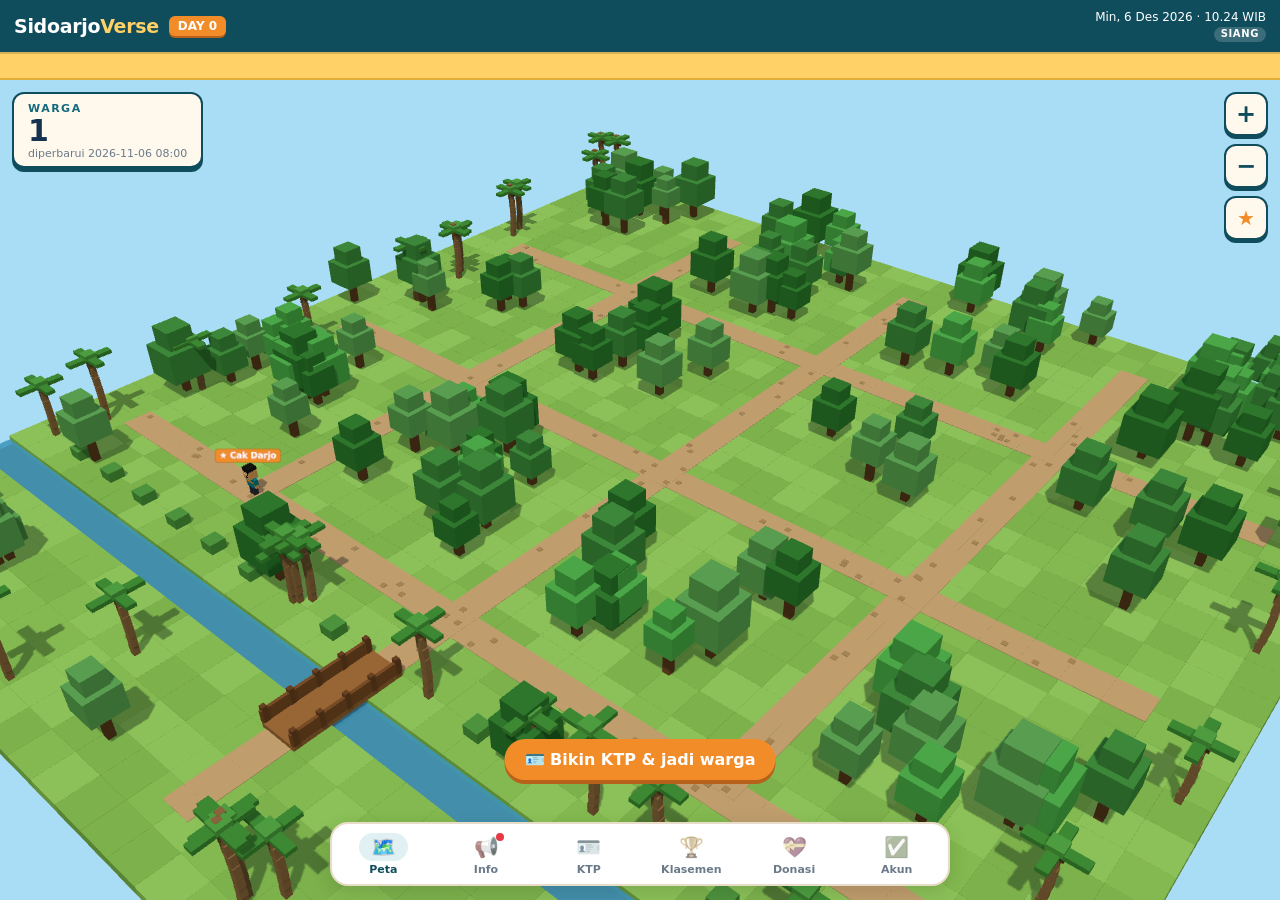
==== index.html @ f567a107 "SidoarjoVerse: peta kota 3D, KTP warga, klasemen kecamatan, donasi, panel admin, skema Supabase Co-A" ====
<!doctype html>
<html lang="id">
<head>
<meta charset="utf-8">
<meta name="viewport" content="width=device-width, initial-scale=1, viewport-fit=cover">
<title>SidoarjoVerse — Kota Delta yang dibangun dari komen kamu</title>
<meta name="description" content="Peta live SidoarjoVerse: kota 3D yang dibangun dari komentar netizen. Follow = jadi warga.">
<meta name="theme-color" content="#0f4c5c">
<meta property="og:title" content="SidoarjoVerse">
<meta property="og:description" content="Kota Delta yang dibangun dari komen kamu. Follow = jadi warga.">
<link rel="icon" href="icon.svg" type="image/svg+xml">
<link rel="manifest" href="site.webmanifest">
<link rel="stylesheet" href="css/style.css">
<script type="importmap">{ "imports": { "three": "./vendor/three.module.js" } }</script>
</head>
<body>
<header class="top">
  <div class="brand">
    <span class="logo">Sidoarjo<b>Verse</b></span>
    <span class="day" id="dayBadge">DAY –</span>
  </div>
  <div class="clock"><span id="clock">memuat…</span><span class="phase" id="phase">–</span></div>
</header>
<div class="ticker" aria-label="Berita kota"><div class="ticker-track" id="ticker"></div></div>

<main class="stage">
  <section id="view-peta" class="view active" aria-label="Peta kota">
    <canvas id="map" aria-label="Peta 3D SidoarjoVerse"></canvas>
    <div class="warga-card">
      <div class="lbl">WARGA</div>
      <div class="num" id="warga">0</div>
      <div class="upd" id="wargaUpd"></div>
    </div>
    <div class="zoom">
      <button type="button" id="zin" aria-label="Perbesar">+</button>
      <button type="button" id="zout" aria-label="Perkecil">−</button>
      <button type="button" id="cariCak" aria-label="Cari Cak Darjo" title="Cari Cak Darjo">★</button>
    </div>
    <button type="button" class="cta" id="ctaKtp">🪪 Bikin KTP &amp; jadi warga</button>
    <div id="hint" class="hint">Geser untuk keliling · 2 jari untuk zoom &amp; putar · ketuk bangunan atau warga</div>
    <div id="card" class="card" hidden role="dialog">
      <button type="button" class="card-x" id="cardX" aria-label="Tutup">×</button>
      <div id="cardBody"></div>
    </div>
    <div id="loading" class="loading"><div class="spin"></div>Menyiapkan kota…</div>
  </section>

  <section id="view-info" class="view panel" aria-label="Info kota">
    <h2>Pusat Informasi Kota</h2>
    <p class="sub">Pengumuman resmi dari Cak Darjo.</p>
    <div id="infoList"></div>
    <h3 class="sec">Riwayat Pembangunan</h3>
    <p class="sub">Semua yang sudah dibangun warga, dari yang terbaru.</p>
    <div id="riwayat"></div>
  </section>

  <section id="view-ktp" class="view panel" aria-label="KTP warga"><div id="ktpView"></div></section>

  <section id="view-klasemen" class="view panel" aria-label="Klasemen kecamatan">
    <h2>Klasemen Kecamatan</h2>
    <p class="sub">18 kecamatan Sidoarjo berebut warga terbanyak. Kecamatanmu nomor berapa?</p>
    <div id="klasemen"></div>
    <h3 class="sec">Cari Warga</h3>
    <input type="search" id="cariNama" class="inp" placeholder="Ketik nama warga…" autocomplete="off">
    <div id="hasilCari"></div>
  </section>

  <section id="view-donasi" class="view panel" aria-label="Donasi">
    <h2>Donasi Kota</h2>
    <p class="sub">Semua dana dilaporkan terbuka di media sosial resmi.</p>
    <div id="donasi"></div>
  </section>

  <section id="view-akun" class="view panel" aria-label="Akun resmi">
    <h2>Akun Resmi</h2>
    <p class="warn">SidoarjoVerse cuma satu. Akun resmi hanya yang tercantum di sini.</p>
    <div id="akun" class="akun"></div>
    <p class="mini" id="modeInfo"></p>
  </section>
</main>

<nav class="tabs" aria-label="Menu">
  <button type="button" class="tab active" data-view="peta"><span class="ic">🗺️</span><span class="lbl">Peta</span></button>
  <button type="button" class="tab" data-view="info"><span class="ic">📢</span><span class="lbl">Info</span></button>
  <button type="button" class="tab" data-view="ktp"><span class="ic">🪪</span><span class="lbl">KTP</span></button>
  <button type="button" class="tab" data-view="klasemen"><span class="ic">🏆</span><span class="lbl">Klasemen</span></button>
  <button type="button" class="tab" data-view="donasi"><span class="ic">💝</span><span class="lbl">Donasi</span></button>
  <button type="button" class="tab" data-view="akun"><span class="ic">✅</span><span class="lbl">Akun</span></button>
</nav>

<script type="module" src="js/main.js"></script>
</body>
</html>
---- css/style.css ----
:root {
  --teal: #0f4c5c; --teal2: #14697d; --oren: #f28c28; --kuning: #ffd166;
  --krem: #fff8ec; --ink: #16324f; --abu: #6b7a89; --garis: #e7dcc8;
  --tab-h: 64px; --top-h: 52px; --tick-h: 28px;
  --safe-b: env(safe-area-inset-bottom, 0px);
}
* { box-sizing: border-box; }
html, body { margin: 0; height: 100%; }
body {
  font-family: system-ui, -apple-system, "Segoe UI", Roboto, sans-serif; color: var(--ink); background: var(--krem);
  overflow: hidden; -webkit-tap-highlight-color: transparent;
}
button { font: inherit; cursor: pointer; }

/* header */
.top {
  position: fixed; inset: 0 0 auto 0; height: var(--top-h); z-index: 20;
  display: flex; align-items: center; justify-content: space-between; padding: 0 14px;
  background: var(--teal); color: #fff; box-shadow: 0 2px 0 rgba(0,0,0,.15);
}
.brand { display: flex; align-items: center; gap: 10px; }
.logo { font-weight: 900; font-size: 19px; letter-spacing: -.3px; }
.logo b { color: var(--kuning); }
.day { background: var(--oren); color: #fff; font-weight: 800; font-size: 12px; padding: 3px 9px; border-radius: 6px; box-shadow: 0 2px 0 #b8611a; }
.clock { display: flex; flex-direction: column; align-items: flex-end; font-size: 12px; line-height: 1.25; }
.phase { font-weight: 800; font-size: 10px; letter-spacing: .6px; background: rgba(255,255,255,.18); padding: 1px 7px; border-radius: 10px; margin-top: 2px; }

.ticker { position: fixed; top: var(--top-h); left: 0; right: 0; height: var(--tick-h); z-index: 19; background: var(--kuning); overflow: hidden; border-bottom: 2px solid #e0ae3a; }
.ticker-track { display: inline-flex; gap: 48px; white-space: nowrap; line-height: var(--tick-h); font-size: 13px; font-weight: 700; color: #4a3500; padding-left: 100%; animation: jalan 40s linear infinite; }
@keyframes jalan { to { transform: translateX(-100%); } }
@media (prefers-reduced-motion: reduce) { .ticker-track { animation-duration: 0s; padding-left: 12px; } }

/* stage */
.stage { position: fixed; top: calc(var(--top-h) + var(--tick-h)); bottom: calc(var(--tab-h) + var(--safe-b)); left: 0; right: 0; }
.view { position: absolute; inset: 0; display: none; }
.view.active { display: block; }
#map { width: 100%; height: 100%; display: block; touch-action: none; outline: none; }

.warga-card {
  position: absolute; top: 12px; left: 12px; background: var(--krem); border: 2px solid var(--teal); border-radius: 12px;
  padding: 8px 14px 6px; box-shadow: 0 4px 0 var(--teal); min-width: 150px;
}
.warga-card .lbl { font-size: 11px; font-weight: 800; letter-spacing: 1.5px; color: var(--teal2); }
.warga-card .num { font-size: 30px; font-weight: 900; line-height: 1.05; font-variant-numeric: tabular-nums; }
.warga-card .upd { font-size: 11px; color: var(--abu); }

.zoom { position: absolute; top: 12px; right: 12px; display: flex; flex-direction: column; gap: 8px; }
.zoom button {
  width: 44px; height: 44px; border-radius: 12px; border: 2px solid var(--teal); background: var(--krem);
  font-size: 24px; font-weight: 800; color: var(--teal); box-shadow: 0 3px 0 var(--teal);
}
.zoom button:active { transform: translateY(2px); box-shadow: 0 1px 0 var(--teal); }
#cariCak { font-size: 20px; color: var(--oren); }

.cta {
  position: absolute; left: 50%; bottom: 46px; transform: translateX(-50%); border: 0; border-radius: 999px;
  background: var(--oren); color: #fff; font-weight: 800; padding: 11px 20px; box-shadow: 0 4px 0 #b8611a; white-space: nowrap;
}
.cta[hidden] { display: none; }
.hint {
  position: absolute; left: 50%; bottom: 12px; transform: translateX(-50%); background: rgba(15,76,92,.85); color: #fff;
  font-size: 12px; padding: 6px 12px; border-radius: 999px; white-space: nowrap; transition: opacity .6s; pointer-events: none; max-width: 94vw; overflow: hidden; text-overflow: ellipsis;
}
.hint.hide { opacity: 0; }

.card {
  position: absolute; left: 12px; right: 12px; bottom: 12px; max-width: 420px; margin: 0 auto; background: var(--krem);
  border: 2px solid var(--teal); border-radius: 16px; padding: 16px 16px 14px; box-shadow: 0 5px 0 var(--teal); z-index: 5;
  max-height: 60%; overflow: auto; animation: naik .18s ease-out;
}
@keyframes naik { from { transform: translateY(16px); opacity: 0; } }
.card[hidden] { display: none; }
.card-x { position: absolute; top: 6px; right: 8px; border: 0; background: none; font-size: 26px; color: var(--abu); line-height: 1; }
.card h3 { margin: 0 28px 4px 0; font-size: 18px; }
.card .meta { font-size: 13px; color: var(--abu); margin: 6px 0; }
.chip { display: inline-block; font-size: 11px; font-weight: 800; padding: 2px 8px; border-radius: 999px; letter-spacing: .3px; }
.chip.selesai { background: #d8f3dc; color: #1b5e20; }
.chip.dibangun { background: #ffe8b3; color: #7a4f00; }
.chip.lahan { background: #efe3cf; color: #5c4033; }
.bar { height: 10px; background: #eadfcb; border-radius: 99px; overflow: hidden; margin: 8px 0 4px; }
.bar > i { display: block; height: 100%; background: linear-gradient(90deg, var(--oren), var(--kuning)); border-radius: 99px; }
.bubble { background: #fff; border: 2px solid var(--teal); border-radius: 14px; padding: 10px 12px; font-size: 15px; margin-top: 8px; position: relative; }

.loading { position: absolute; inset: 0; display: flex; flex-direction: column; gap: 12px; align-items: center; justify-content: center; background: var(--krem); font-weight: 700; color: var(--teal); z-index: 8; }
.loading.done { display: none; }
.spin { width: 36px; height: 36px; border: 4px solid var(--garis); border-top-color: var(--oren); border-radius: 50%; animation: putar 0.8s linear infinite; }
@keyframes putar { to { transform: rotate(360deg); } }

/* panel */
.panel { overflow: auto; padding: 18px 16px 30px; max-width: 640px; margin: 0 auto; -webkit-overflow-scrolling: touch; }
.panel h2 { margin: 4px 0 2px; font-size: 22px; }
.panel .sub { margin: 0 0 14px; color: var(--abu); font-size: 14px; }
.panel h3.sec { margin: 26px 0 2px; font-size: 17px; }
.item { background: #fff; border: 1.5px solid var(--garis); border-radius: 14px; padding: 13px 14px; margin-bottom: 10px; }
.item.pin { border-color: var(--oren); box-shadow: 0 3px 0 #f6c08a; }
.item .lab { font-size: 11px; font-weight: 800; color: var(--teal2); letter-spacing: .5px; text-transform: uppercase; }
.item h4 { margin: 3px 0 6px; font-size: 16px; }
.item p { margin: 0; white-space: pre-line; font-size: 14px; line-height: 1.5; }
.item .tgl { font-size: 12px; color: var(--abu); margin-top: 8px; }
.riw { display: flex; align-items: center; gap: 12px; padding: 10px 0; border-bottom: 1px dashed var(--garis); }
.riw .d { flex: 0 0 auto; background: var(--teal); color: #fff; font-weight: 800; font-size: 11px; border-radius: 6px; padding: 3px 7px; min-width: 54px; text-align: center; }
.riw .n { flex: 1; font-weight: 700; font-size: 14px; }
.riw .n small { display: block; font-weight: 400; color: var(--abu); font-size: 12px; }
.riw button { border: 1.5px solid var(--teal); background: none; color: var(--teal); border-radius: 8px; font-size: 12px; font-weight: 700; padding: 4px 8px; }

.btn { display: inline-flex; align-items: center; justify-content: center; gap: 6px; border: 0; border-radius: 12px; background: var(--teal); color: #fff; font-weight: 800; padding: 12px 18px; box-shadow: 0 4px 0 #082d36; text-decoration: none; }
.btn.oren { background: var(--oren); box-shadow: 0 4px 0 #b8611a; }
.btn.ghost { background: none; color: var(--teal); box-shadow: none; border: 2px solid var(--teal); }
.btn.full { width: 100%; }
.btn:active { transform: translateY(2px); box-shadow: 0 2px 0 #082d36; }
.btn[disabled] { opacity: .6; }
.lnk { background: none; border: 0; color: var(--teal2); text-decoration: underline; font-weight: 700; padding: 8px 0; }

.inp, select.inp, textarea.inp { width: 100%; font: inherit; font-size: 16px; padding: 11px 12px; border: 2px solid var(--garis); border-radius: 12px; background: #fff; color: var(--ink); }
.inp:focus { outline: none; border-color: var(--teal2); }
.fld { margin-bottom: 14px; }
.fld label { display: block; font-weight: 800; font-size: 14px; margin-bottom: 5px; }
.fld small { display: block; color: var(--abu); font-size: 12px; margin-top: 4px; }
.seg { display: flex; gap: 6px; flex-wrap: wrap; }
.seg label { flex: 1; min-width: 90px; text-align: center; border: 2px solid var(--garis); border-radius: 10px; padding: 9px 6px; font-weight: 700; font-size: 14px; background: #fff; cursor: pointer; margin: 0; }
.seg input { display: none; }
.seg input:checked + span { color: var(--teal); }
.seg label:has(input:checked) { border-color: var(--teal); background: #e6f3f5; }
.err { color: #c62828; font-size: 13px; font-weight: 700; min-height: 18px; margin: 4px 0 8px; }

.ktp-wrap { text-align: center; }
.ktp-wrap canvas { width: 100%; max-width: 480px; height: auto; border-radius: 14px; box-shadow: 0 6px 18px rgba(0,0,0,.18); }
.ktp-acts { display: flex; gap: 10px; justify-content: center; flex-wrap: wrap; margin: 14px 0; }

.klas { display: flex; align-items: center; gap: 10px; background: #fff; border: 1.5px solid var(--garis); border-radius: 12px; padding: 9px 12px; margin-bottom: 7px; }
.klas.top1 { border-color: #e6b422; background: #fff8dc; }
.klas .no { width: 26px; font-weight: 900; color: var(--teal2); text-align: center; }
.klas .nm { flex: 1; min-width: 0; }
.klas .nm b { display: block; font-size: 15px; }
.klas .nm small { color: var(--abu); font-size: 12px; }
.klas .bar { margin: 5px 0 0; height: 6px; }
.klas.saya { outline: 2px solid var(--oren); }
.hasil { display: flex; align-items: center; gap: 10px; padding: 9px 2px; border-bottom: 1px dashed var(--garis); }
.hasil canvas { width: 38px; height: 38px; border-radius: 8px; }
.hasil small { color: var(--abu); display: block; }

.don .angka { display: flex; justify-content: space-between; font-size: 13px; margin-bottom: 10px; }
.don .angka b { font-size: 16px; color: var(--teal); }
.akun a { display: flex; align-items: center; gap: 12px; background: #fff; border: 1.5px solid var(--garis); border-radius: 12px; padding: 12px 14px; margin-bottom: 8px; color: var(--ink); text-decoration: none; font-weight: 700; }
.akun a span { font-size: 22px; }
.warn { background: #fff3e0; border: 1.5px solid #ffcc80; border-radius: 12px; padding: 10px 12px; font-size: 14px; }
.mini { font-size: 12px; color: var(--abu); margin-top: 20px; }

/* tab bar */
.tabs {
  position: fixed; left: 0; right: 0; bottom: 0; height: calc(var(--tab-h) + var(--safe-b)); padding-bottom: var(--safe-b); z-index: 20;
  display: flex; background: #fff; border-top: 2px solid var(--garis);
}
.tab { flex: 1; border: 0; background: none; display: flex; flex-direction: column; align-items: center; justify-content: center; gap: 2px; color: var(--abu); font-size: 11px; font-weight: 700; position: relative; }
.tab .ic { font-size: 20px; filter: grayscale(.7); opacity: .75; padding: 2px 12px; border-radius: 999px; }
.tab.active { color: var(--teal); }
.tab.active .ic { filter: none; opacity: 1; background: #e1f0f2; }
.tab.dot::after { content: ""; position: absolute; top: 9px; right: calc(50% - 18px); width: 8px; height: 8px; background: #e63946; border-radius: 50%; }

@media (min-width: 900px) {
  .tabs { left: 50%; transform: translateX(-50%); width: 620px; bottom: 14px; border: 2px solid var(--garis); border-radius: 18px; box-shadow: 0 6px 20px rgba(0,0,0,.12); height: var(--tab-h); padding: 0; }
  .stage { bottom: 0; }
  .cta { bottom: 120px; } .hint { bottom: 92px; }
  .card { bottom: 92px; }
  .panel { padding-bottom: 110px; }
}
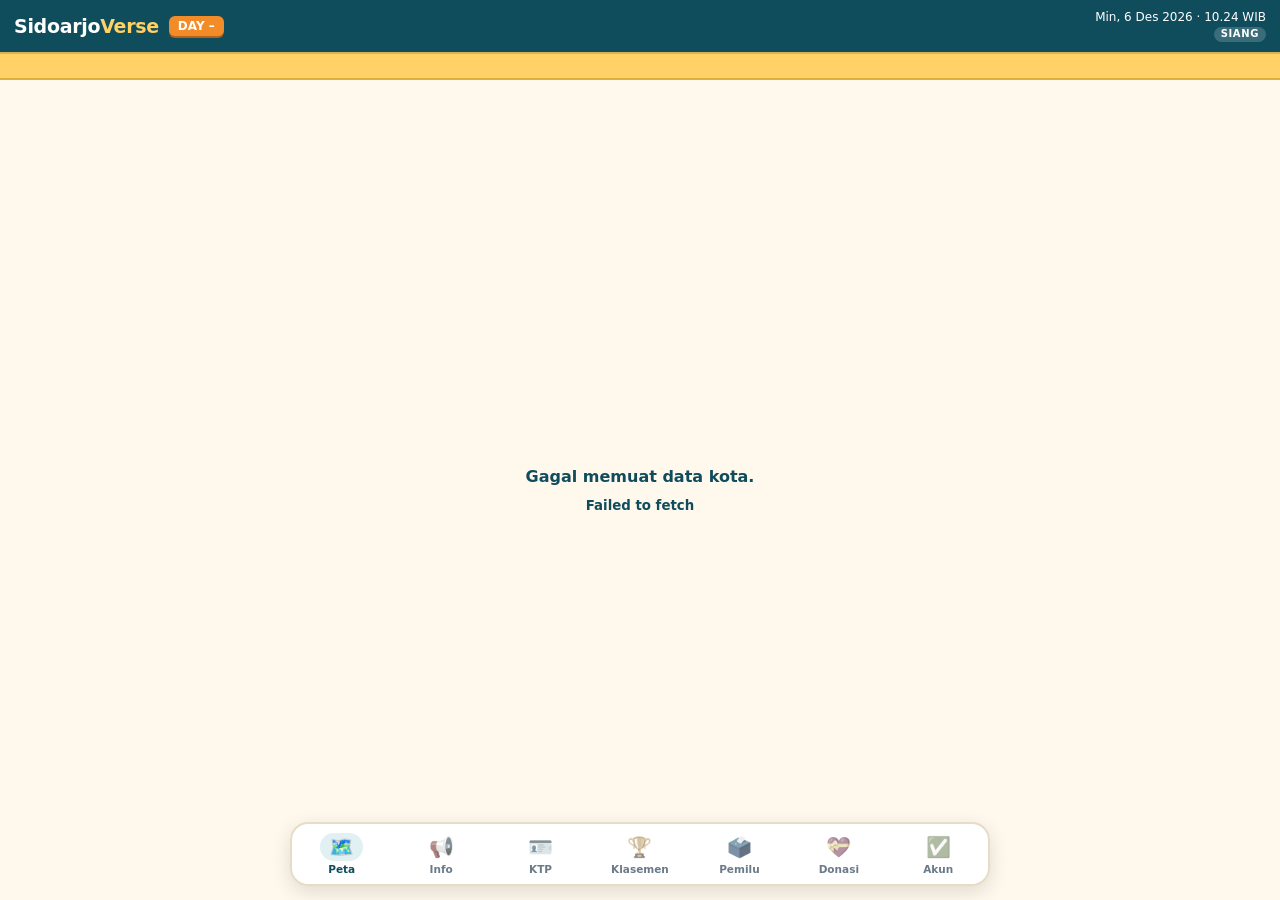
==== commit 259f31de: "Fitur Pemilu: PIN KTP, voting 1 KTP 1 suara, label jabatan di peta, admin Pemilu, jumlah KTP, peta s" ====
--- a/index.html
+++ b/index.html
@@ -65,6 +65,14 @@
     <div id="hasilCari"></div>
   </section>
 
+  <section id="view-pemilu" class="view panel" aria-label="Pemilu">
+    <h2>Pemilu SidoarjoVerse</h2>
+    <p class="sub">Pilih pemimpin kotamu. 1 KTP = 1 suara. Pemilihan fiktif komunitas, bukan pemilu resmi.</p>
+    <div id="pemiluList"></div>
+    <h3 class="sec">Pejabat Kota</h3>
+    <div id="pejabatList"></div>
+  </section>
+
   <section id="view-donasi" class="view panel" aria-label="Donasi">
     <h2>Donasi Kota</h2>
     <p class="sub">Semua dana dilaporkan terbuka di media sosial resmi.</p>
@@ -84,6 +92,7 @@
   <button type="button" class="tab" data-view="info"><span class="ic">📢</span><span class="lbl">Info</span></button>
   <button type="button" class="tab" data-view="ktp"><span class="ic">🪪</span><span class="lbl">KTP</span></button>
   <button type="button" class="tab" data-view="klasemen"><span class="ic">🏆</span><span class="lbl">Klasemen</span></button>
+  <button type="button" class="tab" data-view="pemilu"><span class="ic">🗳️</span><span class="lbl">Pemilu</span></button>
   <button type="button" class="tab" data-view="donasi"><span class="ic">💝</span><span class="lbl">Donasi</span></button>
   <button type="button" class="tab" data-view="akun"><span class="ic">✅</span><span class="lbl">Akun</span></button>
 </nav>
--- a/css/style.css
+++ b/css/style.css
@@ -164,3 +164,23 @@
   .card { bottom: 92px; }
   .panel { padding-bottom: 110px; }
 }
+
+/* pemilu */
+.tab { font-size: 10.5px; min-width: 0; }
+.tab .ic { padding: 2px 9px; }
+.chip.jab { background: #fff3c4; color: #6b4e00; margin: 2px 0; }
+.pinbox { background: #fffaf0; border-color: #f6c08a; text-align: left; }
+.pinbox .pin { font-family: ui-monospace, monospace; font-size: 18px; letter-spacing: 2px; color: var(--teal); }
+.item.pemilu.voting { border-color: var(--teal2); box-shadow: 0 3px 0 #b7dbe1; }
+.kand { display: flex; align-items: center; gap: 10px; padding: 10px 0; border-top: 1px dashed var(--garis); }
+.kand canvas { width: 48px; height: 48px; border-radius: 10px; flex: 0 0 auto; }
+.kand .kd { flex: 1; min-width: 0; }
+.kand .kd b { display: block; font-size: 15px; }
+.kand .kd small { color: var(--abu); font-size: 12px; }
+.kand .visi { font-size: 13px; font-style: italic; margin: 3px 0 0; white-space: normal; }
+.kand .bar { margin: 6px 0 2px; height: 8px; }
+.kand.menang { background: #fff8dc; border-radius: 10px; padding: 10px 8px; }
+.kand.pilihanku { background: #e6f3f5; border-radius: 10px; padding: 10px 8px; }
+.btn.kecilv { padding: 8px 14px; font-size: 14px; }
+@media (max-width: 380px) { .tab .lbl { font-size: 9.5px; } .tab .ic { font-size: 18px; padding: 2px 6px; } }
+@media (min-width: 900px) { .tabs { width: 700px; } }
